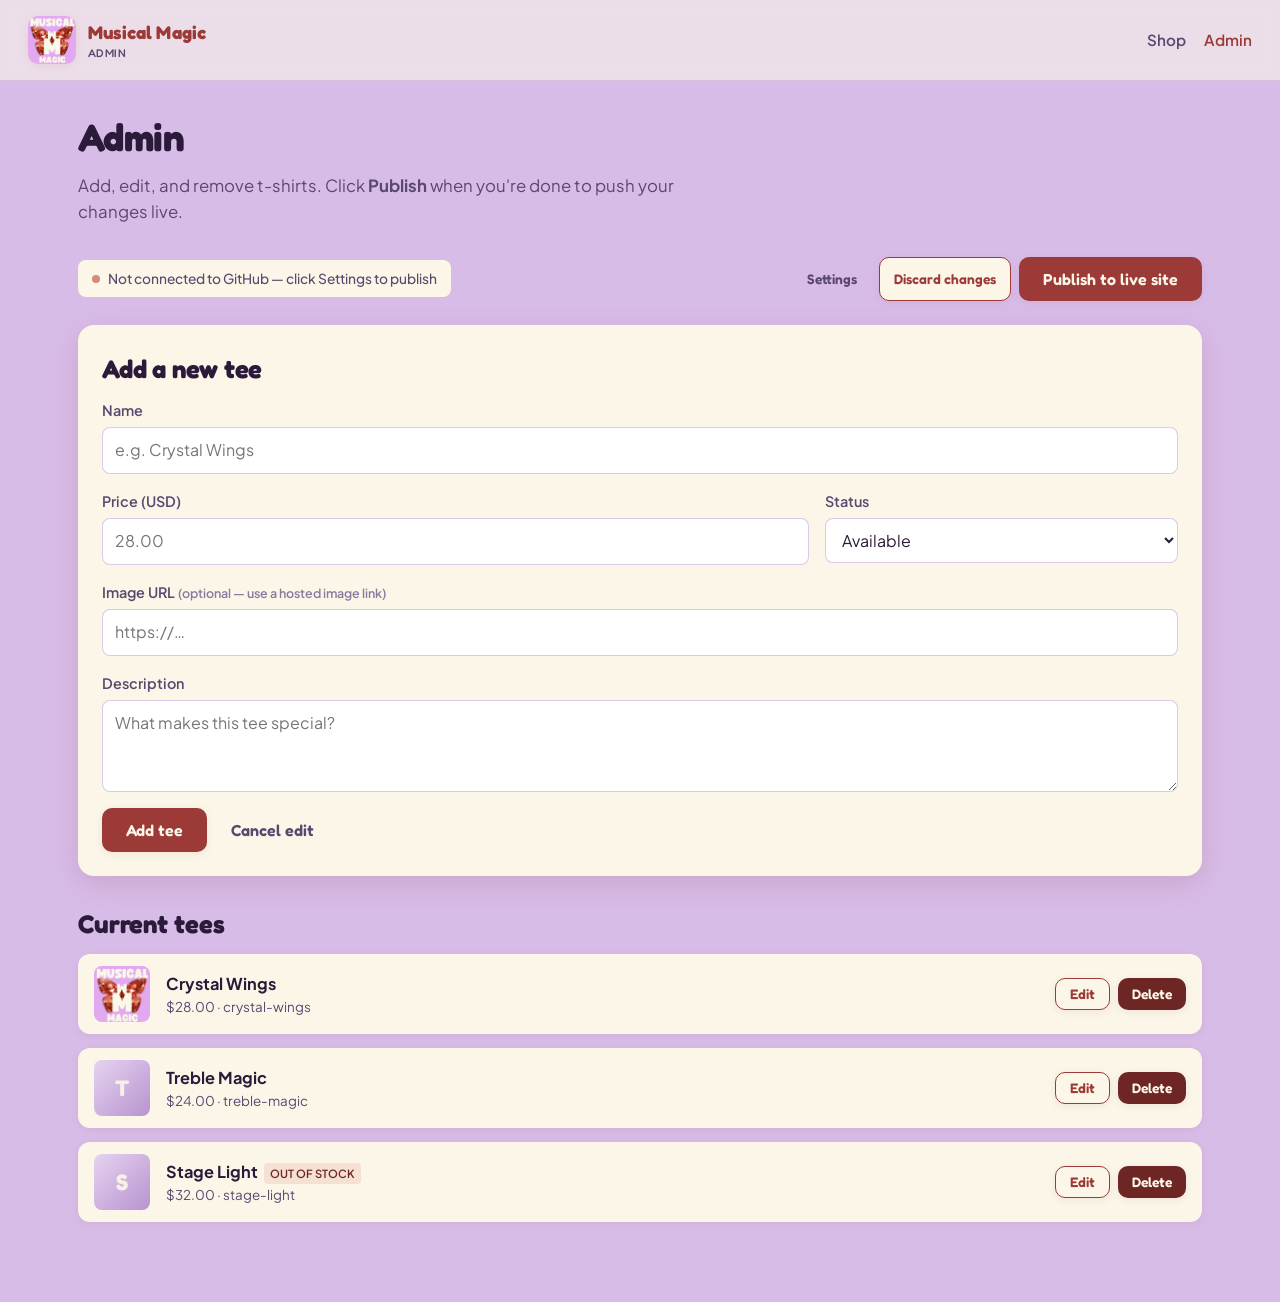
==== admin.html @ bafbcc4f "Initial commit: Musical Magic t-shirt shop - index.html: homepage grid loading from tshirts.json - p" ====
<!doctype html>
<html lang="en">
<head>
  <meta charset="utf-8">
  <meta name="viewport" content="width=device-width, initial-scale=1">
  <meta name="robots" content="noindex, nofollow">
  <title>Admin — Musical Magic</title>
  <link rel="icon" href="logo.jpg">
  <link rel="stylesheet" href="style.css">
</head>
<body>
  <header class="topbar">
    <a class="brand" href="index.html">
      <img src="logo.jpg" alt="Musical Magic logo">
      <div class="brand-name">Musical Magic<small>admin</small></div>
    </a>
    <nav class="nav">
      <a href="index.html">Shop</a>
      <a href="admin.html" class="active">Admin</a>
    </nav>
  </header>

  <main class="page">
    <h1>Admin</h1>
    <p class="lead">Add, edit, and remove t-shirts. Click <strong>Publish</strong> when you're done to push your changes live.</p>

    <div class="admin-bar">
      <div id="status" class="admin-status"><span class="dot warn"></span> Loading…</div>
      <div style="display:flex;gap:8px;flex-wrap:wrap">
        <button class="btn-ghost btn btn-sm" id="setupBtn" type="button">Settings</button>
        <button class="btn btn-secondary btn-sm" id="discardBtn" type="button" hidden>Discard changes</button>
        <button class="btn" id="publishBtn" type="button" disabled>Publish to live site</button>
      </div>
    </div>

    <section class="editor">
      <h2 id="formTitle">Add a new tee</h2>
      <form id="form" autocomplete="off" novalidate>
        <input type="hidden" id="editingId" value="">
        <div class="field">
          <label for="f-name">Name</label>
          <input type="text" id="f-name" required maxlength="80" placeholder="e.g. Crystal Wings">
        </div>
        <div class="field-row">
          <div class="field">
            <label for="f-price">Price (USD)</label>
            <input type="number" id="f-price" required min="0" step="0.01" placeholder="28.00">
          </div>
          <div class="field">
            <label for="f-available">Status</label>
            <select id="f-available">
              <option value="true">Available</option>
              <option value="false">Out of stock</option>
            </select>
          </div>
        </div>
        <div class="field">
          <label for="f-image">Image URL <small>(optional — use a hosted image link)</small></label>
          <input type="url" id="f-image" placeholder="https://…">
        </div>
        <div class="field">
          <label for="f-description">Description</label>
          <textarea id="f-description" maxlength="800" placeholder="What makes this tee special?"></textarea>
        </div>
        <div style="display:flex;gap:10px;flex-wrap:wrap">
          <button class="btn" id="saveBtn" type="submit">Add tee</button>
          <button class="btn btn-ghost" id="cancelBtn" type="button" hidden>Cancel edit</button>
        </div>
      </form>
    </section>

    <h2>Current tees</h2>
    <div id="tshirtList" class="tshirt-list"></div>
    <div id="listEmpty" class="empty" hidden>No tees yet. Add your first one above.</div>
  </main>

  <!-- Setup / GitHub token modal -->
  <div class="modal-mask" id="setupModal" hidden>
    <div class="modal">
      <h2>Connect to GitHub</h2>
      <p>To publish your changes to the live shop, you need a GitHub <strong>Personal Access Token</strong>. It's stored only in this browser.</p>
      <ol style="color:var(--ink-soft);font-size:0.94rem;padding-left:18px;line-height:1.7">
        <li>Open <a id="patLink" target="_blank" rel="noopener">github.com/settings/personal-access-tokens/new</a> in a new tab.</li>
        <li>Token name: anything (e.g. <em>Musical Magic admin</em>). Expiration: up to a year.</li>
        <li>Repository access: <strong>Only select repositories</strong> → choose <code id="repoSlug">richmondbot2000-prog/TShirts</code>.</li>
        <li>Repository permissions → <strong>Contents</strong>: <strong>Read and write</strong>.</li>
        <li>Click <strong>Generate token</strong>. Copy the token and paste below.</li>
      </ol>
      <form id="patForm">
        <div class="field">
          <label for="patInput">Personal Access Token</label>
          <input type="password" id="patInput" autocomplete="off" placeholder="github_pat_…">
          <small>Stored in this browser only. Use "Forget token" to remove it.</small>
        </div>
        <div class="field">
          <label for="ownerInput">Repo owner</label>
          <input type="text" id="ownerInput" value="richmondbot2000-prog">
        </div>
        <div class="field">
          <label for="repoInput">Repo name</label>
          <input type="text" id="repoInput" value="TShirts">
        </div>
        <div style="display:flex;gap:10px;flex-wrap:wrap">
          <button class="btn" type="submit">Save token</button>
          <button class="btn btn-ghost" id="forgetBtn" type="button">Forget token</button>
          <button class="btn btn-ghost" id="closeSetupBtn" type="button">Close</button>
        </div>
      </form>
    </div>
  </div>

  <div class="toast" id="toast"></div>

  <script>
    /* Musical Magic admin
       ──────────────────
       Local-first editor: every change is held in localStorage so the user
       can iterate without round-trips. "Publish" pushes the working state
       to GitHub (PUT /repos/:owner/:repo/contents/tshirts.json with the
       blob's current sha) which triggers a Pages rebuild ~30s later. */

    const LS_DRAFT = "mm_draft_v1";
    const LS_REMOTE = "mm_last_published_v1";
    const LS_PAT = "mm_pat_v1";
    const LS_REPO = "mm_repo_v1";

    const $ = id => document.getElementById(id);

    let state = { tshirts: [] };
    let lastPublished = null;       // string of last-known JSON content
    let remoteSha = null;            // sha of tshirts.json on GitHub
    let dirty = false;
    let editingId = null;

    /* ── boot ─────────────────────────────────────────────────────────── */

    init();

    async function init() {
      restoreRepoConfig();

      // Load draft (if any) or latest published JSON
      const draft = localStorage.getItem(LS_DRAFT);
      if (draft) {
        try { state = JSON.parse(draft); dirty = true; }
        catch { state = { tshirts: [] }; }
      } else {
        await loadFromFile();
      }

      // Always also fetch the live tshirts.json so we know what's published
      // and have the sha for PUTs.
      await refreshRemote();

      render();
      updateStatus();
      updatePublishButton();
      bindEvents();
    }

    function restoreRepoConfig() {
      const cfg = JSON.parse(localStorage.getItem(LS_REPO) || "{}");
      $("ownerInput").value = cfg.owner || "richmondbot2000-prog";
      $("repoInput").value  = cfg.repo  || "TShirts";
      $("repoSlug").textContent = `${$("ownerInput").value}/${$("repoInput").value}`;
      $("patLink").href = "https://github.com/settings/personal-access-tokens/new";
      const pat = localStorage.getItem(LS_PAT);
      if (pat) $("patInput").value = pat;
    }

    async function loadFromFile() {
      try {
        const r = await fetch("tshirts.json", { cache: "no-store" });
        const data = await r.json();
        state = { tshirts: data.tshirts || [] };
      } catch {
        state = { tshirts: [] };
      }
    }

    async function refreshRemote() {
      const cfg = repoCfg();
      if (!cfg.pat || !cfg.owner || !cfg.repo) return;
      try {
        const r = await fetch(
          `https://api.github.com/repos/${cfg.owner}/${cfg.repo}/contents/tshirts.json`,
          { headers: ghHeaders(cfg) }
        );
        if (!r.ok) return;
        const data = await r.json();
        remoteSha = data.sha;
        lastPublished = atob((data.content || "").replace(/\s/g, ""));
        localStorage.setItem(LS_REMOTE, lastPublished);
      } catch {}
    }

    function repoCfg() {
      return {
        pat:   localStorage.getItem(LS_PAT) || "",
        owner: ($("ownerInput").value || "").trim(),
        repo:  ($("repoInput").value  || "").trim(),
      };
    }

    function ghHeaders(cfg) {
      return {
        "Authorization": `Bearer ${cfg.pat}`,
        "Accept": "application/vnd.github+json",
        "X-GitHub-Api-Version": "2022-11-28",
      };
    }

    /* ── render ────────────────────────────────────────────────────────── */

    function render() {
      const list = $("tshirtList");
      const empty = $("listEmpty");
      const items = state.tshirts || [];

      if (items.length === 0) {
        list.innerHTML = "";
        empty.hidden = false;
        return;
      }
      empty.hidden = true;
      list.innerHTML = items.map(t => {
        const initial = escapeHtml((t.name || "?").charAt(0).toUpperCase());
        const thumb = t.image
          ? `<img src="${escapeHtml(t.image)}" alt="" onerror="this.style.display='none';this.nextElementSibling.style.display='flex';">`
          + `<div class="placeholder" style="display:none">${initial}</div>`
          : `<div class="placeholder">${initial}</div>`;
        const badge = t.available
          ? "" : '<span class="badge">Out of stock</span>';
        return `
          <div class="tshirt-row" data-id="${escapeHtml(t.id)}">
            <div class="thumb">${thumb}</div>
            <div class="meta">
              <strong>${escapeHtml(t.name || "")}${badge}</strong>
              <div class="sub">$${formatPrice(t.price)} · ${escapeHtml(t.id)}</div>
            </div>
            <div class="actions">
              <button class="btn btn-secondary btn-sm" data-action="edit" data-id="${escapeHtml(t.id)}">Edit</button>
              <button class="btn btn-danger btn-sm" data-action="delete" data-id="${escapeHtml(t.id)}">Delete</button>
            </div>
          </div>
        `;
      }).join("");
    }

    function updateStatus() {
      const dot = !repoCfg().pat ? "warn" : (dirty ? "dirty" : "ok");
      const text = !repoCfg().pat
        ? "Not connected to GitHub — click Settings to publish"
        : dirty
          ? "Unpublished changes"
          : "Published — live site is up to date";
      $("status").innerHTML = `<span class="dot ${dot}"></span> ${escapeHtml(text)}`;
      $("discardBtn").hidden = !dirty;
    }

    function updatePublishButton() {
      $("publishBtn").disabled = !dirty || !repoCfg().pat;
    }

    /* ── form ──────────────────────────────────────────────────────────── */

    function bindEvents() {
      $("form").addEventListener("submit", onSubmit);
      $("cancelBtn").addEventListener("click", resetForm);
      $("discardBtn").addEventListener("click", discardChanges);
      $("publishBtn").addEventListener("click", publish);
      $("setupBtn").addEventListener("click", () => $("setupModal").hidden = false);
      $("closeSetupBtn").addEventListener("click", () => $("setupModal").hidden = true);
      $("forgetBtn").addEventListener("click", () => {
        localStorage.removeItem(LS_PAT);
        $("patInput").value = "";
        toast("Token removed from this browser");
        updateStatus();
        updatePublishButton();
      });
      $("patForm").addEventListener("submit", e => {
        e.preventDefault();
        const pat = $("patInput").value.trim();
        if (pat) localStorage.setItem(LS_PAT, pat);
        localStorage.setItem(LS_REPO, JSON.stringify({
          owner: $("ownerInput").value.trim(),
          repo: $("repoInput").value.trim(),
        }));
        $("repoSlug").textContent = `${$("ownerInput").value.trim()}/${$("repoInput").value.trim()}`;
        $("setupModal").hidden = true;
        refreshRemote().then(() => { updateStatus(); updatePublishButton(); });
        toast("Settings saved");
      });
      $("tshirtList").addEventListener("click", e => {
        const btn = e.target.closest("button[data-action]");
        if (!btn) return;
        const id = btn.dataset.id;
        if (btn.dataset.action === "edit")   return startEdit(id);
        if (btn.dataset.action === "delete") return deleteItem(id);
      });
    }

    function onSubmit(e) {
      e.preventDefault();
      const name = $("f-name").value.trim();
      const price = parseFloat($("f-price").value);
      const description = $("f-description").value.trim();
      const image = $("f-image").value.trim();
      const available = $("f-available").value === "true";

      if (!name || !isFinite(price) || price < 0) {
        toast("Name and price are required", "error");
        return;
      }

      if (editingId) {
        const i = state.tshirts.findIndex(t => t.id === editingId);
        if (i >= 0) {
          state.tshirts[i] = { ...state.tshirts[i], name, price, description, image, available };
        }
        toast("Tee updated");
      } else {
        const id = makeId(name, state.tshirts);
        state.tshirts.unshift({ id, name, price, description, image, available });
        toast("Tee added");
      }

      resetForm();
      markDirty();
      render();
    }

    function startEdit(id) {
      const t = state.tshirts.find(x => x.id === id);
      if (!t) return;
      editingId = id;
      $("editingId").value = id;
      $("formTitle").textContent = `Edit "${t.name}"`;
      $("f-name").value = t.name || "";
      $("f-price").value = t.price ?? "";
      $("f-description").value = t.description || "";
      $("f-image").value = t.image || "";
      $("f-available").value = t.available === false ? "false" : "true";
      $("saveBtn").textContent = "Save changes";
      $("cancelBtn").hidden = false;
      window.scrollTo({ top: 0, behavior: "smooth" });
    }

    function resetForm() {
      editingId = null;
      $("editingId").value = "";
      $("formTitle").textContent = "Add a new tee";
      $("form").reset();
      $("f-available").value = "true";
      $("saveBtn").textContent = "Add tee";
      $("cancelBtn").hidden = true;
    }

    function deleteItem(id) {
      const t = state.tshirts.find(x => x.id === id);
      if (!t) return;
      if (!confirm(`Delete "${t.name}"? This can't be undone after publishing.`)) return;
      state.tshirts = state.tshirts.filter(x => x.id !== id);
      markDirty();
      render();
      toast("Tee removed");
    }

    function discardChanges() {
      if (!confirm("Discard all unpublished changes?")) return;
      localStorage.removeItem(LS_DRAFT);
      dirty = false;
      loadFromFile().then(() => {
        render();
        updateStatus();
        updatePublishButton();
        toast("Changes discarded");
      });
    }

    function markDirty() {
      dirty = true;
      localStorage.setItem(LS_DRAFT, JSON.stringify(state));
      updateStatus();
      updatePublishButton();
    }

    /* ── publish ────────────────────────────────────────────────────────── */

    async function publish() {
      const cfg = repoCfg();
      if (!cfg.pat) { $("setupModal").hidden = false; return; }
      const btn = $("publishBtn");
      btn.disabled = true;
      btn.textContent = "Publishing…";

      const content = JSON.stringify({ tshirts: state.tshirts }, null, 2) + "\n";

      try {
        // Ensure we have a fresh sha before PUT
        await refreshRemote();
        const body = {
          message: "Update tshirts.json from admin",
          content: btoa(unescape(encodeURIComponent(content))),
          ...(remoteSha ? { sha: remoteSha } : {}),
        };
        const r = await fetch(
          `https://api.github.com/repos/${cfg.owner}/${cfg.repo}/contents/tshirts.json`,
          { method: "PUT", headers: ghHeaders(cfg), body: JSON.stringify(body) }
        );
        if (!r.ok) {
          const err = await r.json().catch(() => ({}));
          throw new Error(err.message || `HTTP ${r.status}`);
        }
        const data = await r.json();
        remoteSha = data.content && data.content.sha;
        lastPublished = content;
        localStorage.removeItem(LS_DRAFT);
        localStorage.setItem(LS_REMOTE, content);
        dirty = false;
        updateStatus();
        toast("Published! Live site updates in ~30 seconds.", "success");
      } catch (e) {
        toast("Publish failed: " + e.message, "error");
      } finally {
        btn.textContent = "Publish to live site";
        updatePublishButton();
      }
    }

    /* ── helpers ────────────────────────────────────────────────────────── */

    function makeId(name, existing) {
      const base = (name || "tee").toLowerCase().replace(/[^a-z0-9]+/g, "-").replace(/^-+|-+$/g, "") || "tee";
      let id = base;
      let n = 2;
      const ids = new Set(existing.map(t => t.id));
      while (ids.has(id)) { id = `${base}-${n++}`; }
      return id;
    }

    function formatPrice(p) {
      const n = Number(p);
      return isFinite(n) ? n.toFixed(2) : "—";
    }

    function escapeHtml(s) {
      return String(s).replace(/[&<>"']/g, c => ({
        "&": "&amp;", "<": "&lt;", ">": "&gt;", '"': "&quot;", "'": "&#39;"
      })[c]);
    }

    let toastT;
    function toast(msg, kind = "") {
      const t = $("toast");
      t.textContent = msg;
      t.className = "toast show " + kind;
      clearTimeout(toastT);
      toastT = setTimeout(() => { t.className = "toast " + kind; }, 2400);
    }
  </script>
</body>
</html>
---- style.css ----
/* Musical Magic — palette + base styles
   Logo cues: soft lavender background, crystalline garnet butterfly,
   thick cream wordmark. Body uses Plus Jakarta Sans (clean, friendly);
   display headlines use Fredoka (rounded, chunky to echo the wordmark). */
@import url('https://fonts.googleapis.com/css2?family=Fredoka:wght@500;600;700&family=Plus+Jakarta+Sans:wght@400;500;600;700&display=swap');

:root {
  --lav-bg: #d8bce8;
  --lav-soft: #e6d3f0;
  --lav-deep: #b893cf;
  --cream: #fbf6e8;
  --cream-soft: #f5edd6;
  --garnet: #9c3a37;
  --garnet-deep: #6e2624;
  --rose: #d68a7a;
  --ink: #2b1a3a;
  --ink-soft: #5a4870;
  --muted: #897ba0;
  --shadow-soft: 0 2px 8px rgba(110, 38, 36, 0.08);
  --shadow-card: 0 8px 28px rgba(110, 38, 36, 0.14);
  --shadow-glow: 0 12px 40px rgba(156, 58, 55, 0.18);
}

* { box-sizing: border-box; }

html, body {
  margin: 0; padding: 0;
  font-family: 'Plus Jakarta Sans', system-ui, -apple-system, sans-serif;
  color: var(--ink);
  background: var(--lav-bg);
  line-height: 1.55;
}

a { color: var(--garnet); text-decoration: none; }
a:hover { color: var(--garnet-deep); text-decoration: underline; }

img { max-width: 100%; display: block; }

h1, h2, h3 {
  font-family: 'Fredoka', sans-serif;
  font-weight: 700;
  letter-spacing: -0.005em;
  margin: 0 0 0.4em;
  color: var(--ink);
}

h1 { font-size: 2.4rem; line-height: 1.05; }
h2 { font-size: 1.6rem; }
h3 { font-size: 1.2rem; }

/* TOPBAR */
.topbar {
  display: flex;
  align-items: center;
  justify-content: space-between;
  padding: 16px 28px;
  background: rgba(251, 246, 232, 0.6);
  backdrop-filter: blur(10px);
  -webkit-backdrop-filter: blur(10px);
  border-bottom: 1px solid rgba(184, 147, 207, 0.4);
  position: sticky;
  top: 0;
  z-index: 50;
}
.brand {
  display: flex;
  align-items: center;
  gap: 12px;
}
.brand img {
  width: 48px; height: 48px;
  border-radius: 10px;
  object-fit: cover;
  box-shadow: var(--shadow-soft);
}
.brand-name {
  font-family: 'Fredoka', sans-serif;
  font-weight: 700;
  font-size: 1.15rem;
  color: var(--garnet);
  letter-spacing: 0.01em;
}
.brand-name small {
  display: block;
  font-size: 0.7rem;
  color: var(--ink-soft);
  font-weight: 500;
  letter-spacing: 0.04em;
  text-transform: uppercase;
  margin-top: -2px;
}
.nav { display: flex; gap: 18px; align-items: center; }
.nav a {
  font-weight: 600;
  font-size: 0.95rem;
  color: var(--ink-soft);
}
.nav a.active, .nav a:hover { color: var(--garnet); text-decoration: none; }

/* PAGE LAYOUT */
.page {
  max-width: 1180px;
  margin: 0 auto;
  padding: 36px 28px 80px;
}
.lead {
  font-size: 1.05rem;
  color: var(--ink-soft);
  max-width: 620px;
  margin: 0 0 32px;
}

/* HERO (homepage) */
.hero {
  position: relative;
  text-align: center;
  padding: 48px 24px 56px;
  margin-bottom: 32px;
}
.hero-logo {
  width: 180px;
  height: 180px;
  margin: 0 auto 16px;
  border-radius: 24px;
  box-shadow: var(--shadow-glow);
  object-fit: cover;
}
.hero h1 {
  font-size: 2.8rem;
  background: linear-gradient(135deg, var(--garnet) 0%, var(--rose) 100%);
  -webkit-background-clip: text;
  background-clip: text;
  -webkit-text-fill-color: transparent;
  margin-bottom: 0.2em;
}
.hero .lead {
  margin: 0 auto;
  font-size: 1.1rem;
}

/* PRODUCT GRID */
.grid {
  display: grid;
  grid-template-columns: repeat(auto-fill, minmax(260px, 1fr));
  gap: 24px;
}
.card {
  background: var(--cream);
  border-radius: 16px;
  padding: 16px;
  box-shadow: var(--shadow-card);
  transition: transform 0.2s, box-shadow 0.2s;
  cursor: pointer;
  display: flex;
  flex-direction: column;
}
.card:hover {
  transform: translateY(-4px);
  box-shadow: var(--shadow-glow);
}
.card-image {
  aspect-ratio: 1;
  border-radius: 12px;
  background: linear-gradient(135deg, var(--lav-soft) 0%, var(--lav-deep) 100%);
  margin-bottom: 14px;
  overflow: hidden;
  display: flex;
  align-items: center;
  justify-content: center;
  position: relative;
}
.card-image img {
  width: 100%;
  height: 100%;
  object-fit: cover;
}
.card-image .placeholder {
  font-family: 'Fredoka', sans-serif;
  font-size: 3rem;
  font-weight: 700;
  color: rgba(251, 246, 232, 0.85);
  letter-spacing: 0.02em;
}
.card-name {
  font-family: 'Fredoka', sans-serif;
  font-weight: 700;
  font-size: 1.1rem;
  margin: 0 0 4px;
  color: var(--ink);
}
.card-price {
  font-weight: 600;
  font-size: 1rem;
  color: var(--garnet);
}
.card-unavailable {
  display: inline-block;
  margin-top: 6px;
  background: rgba(110, 38, 36, 0.08);
  color: var(--garnet-deep);
  font-size: 0.72rem;
  font-weight: 600;
  text-transform: uppercase;
  letter-spacing: 0.06em;
  padding: 3px 8px;
  border-radius: 6px;
}

/* PRODUCT DETAIL */
.product {
  display: grid;
  grid-template-columns: minmax(0, 1fr) minmax(0, 1fr);
  gap: 48px;
  align-items: start;
}
.product-image {
  aspect-ratio: 1;
  border-radius: 20px;
  background: linear-gradient(135deg, var(--lav-soft) 0%, var(--lav-deep) 100%);
  overflow: hidden;
  box-shadow: var(--shadow-card);
  display: flex;
  align-items: center;
  justify-content: center;
}
.product-image img {
  width: 100%;
  height: 100%;
  object-fit: cover;
}
.product-image .placeholder {
  font-family: 'Fredoka', sans-serif;
  font-size: 7rem;
  font-weight: 700;
  color: rgba(251, 246, 232, 0.85);
}
.product-info h1 { font-size: 2.4rem; margin-bottom: 0.1em; }
.product-price {
  font-family: 'Fredoka', sans-serif;
  font-size: 1.8rem;
  font-weight: 600;
  color: var(--garnet);
  margin: 12px 0 24px;
}
.product-description {
  font-size: 1.02rem;
  line-height: 1.7;
  color: var(--ink-soft);
  margin-bottom: 24px;
}
.btn {
  display: inline-flex;
  align-items: center;
  gap: 8px;
  font-family: 'Fredoka', sans-serif;
  font-weight: 600;
  font-size: 1rem;
  padding: 12px 24px;
  border: none;
  border-radius: 10px;
  cursor: pointer;
  background: var(--garnet);
  color: var(--cream);
  text-decoration: none;
  transition: background 0.15s, transform 0.15s, box-shadow 0.15s;
  box-shadow: var(--shadow-soft);
}
.btn:hover {
  background: var(--garnet-deep);
  transform: translateY(-1px);
  text-decoration: none;
  color: var(--cream);
  box-shadow: var(--shadow-card);
}
.btn-secondary {
  background: var(--cream);
  color: var(--garnet);
  border: 1.5px solid var(--garnet);
}
.btn-secondary:hover { background: var(--cream-soft); color: var(--garnet-deep); }
.btn-ghost {
  background: transparent;
  color: var(--ink-soft);
  box-shadow: none;
  padding: 10px 14px;
}
.btn-ghost:hover { background: rgba(255,255,255,0.5); color: var(--garnet); transform: none; }
.btn-danger { background: var(--garnet-deep); }
.btn-danger:hover { background: #4a1816; }
.btn-sm { font-size: 0.86rem; padding: 7px 14px; }
.back-link {
  display: inline-flex;
  align-items: center;
  gap: 6px;
  font-weight: 600;
  font-size: 0.92rem;
  color: var(--ink-soft);
  margin-bottom: 18px;
}

/* ADMIN */
.admin-bar {
  display: flex;
  justify-content: space-between;
  align-items: center;
  margin-bottom: 24px;
  flex-wrap: wrap;
  gap: 12px;
}
.admin-status {
  font-size: 0.86rem;
  color: var(--ink-soft);
  background: var(--cream);
  padding: 8px 14px;
  border-radius: 8px;
  font-weight: 500;
}
.admin-status .dot {
  display: inline-block;
  width: 8px; height: 8px;
  border-radius: 50%;
  margin-right: 6px;
  vertical-align: 1px;
}
.admin-status .dot.ok    { background: #2ea96f; }
.admin-status .dot.warn  { background: #d68a7a; }
.admin-status .dot.dirty { background: var(--garnet); }

.editor {
  background: var(--cream);
  border-radius: 16px;
  padding: 24px;
  box-shadow: var(--shadow-card);
  margin-bottom: 28px;
}
.editor h2 { margin-top: 0; }

.field {
  display: flex;
  flex-direction: column;
  gap: 6px;
  margin-bottom: 16px;
}
.field label {
  font-weight: 600;
  font-size: 0.9rem;
  color: var(--ink-soft);
}
.field small {
  font-size: 0.78rem;
  color: var(--muted);
}
.field input[type="text"],
.field input[type="number"],
.field input[type="url"],
.field input[type="password"],
.field textarea,
.field select {
  font: inherit;
  padding: 10px 12px;
  border: 1.5px solid rgba(184, 147, 207, 0.5);
  border-radius: 8px;
  background: white;
  color: var(--ink);
}
.field textarea { min-height: 92px; resize: vertical; }
.field input:focus, .field textarea:focus, .field select:focus {
  outline: none;
  border-color: var(--garnet);
  box-shadow: 0 0 0 3px rgba(156, 58, 55, 0.12);
}

.field-row {
  display: grid;
  grid-template-columns: 2fr 1fr;
  gap: 16px;
}

.tshirt-list {
  display: grid;
  gap: 14px;
}
.tshirt-row {
  display: grid;
  grid-template-columns: 56px 1fr auto;
  gap: 16px;
  align-items: center;
  background: var(--cream);
  border-radius: 12px;
  padding: 12px 16px;
  box-shadow: var(--shadow-soft);
}
.tshirt-row .thumb {
  width: 56px; height: 56px;
  border-radius: 8px;
  background: linear-gradient(135deg, var(--lav-soft) 0%, var(--lav-deep) 100%);
  overflow: hidden;
  display: flex;
  align-items: center;
  justify-content: center;
}
.tshirt-row .thumb img { width: 100%; height: 100%; object-fit: cover; }
.tshirt-row .thumb .placeholder {
  font-family: 'Fredoka', sans-serif;
  font-size: 1.4rem;
  font-weight: 700;
  color: rgba(251, 246, 232, 0.9);
}
.tshirt-row .meta strong { display: block; font-size: 1.02rem; margin-bottom: 1px; }
.tshirt-row .meta .sub {
  font-size: 0.84rem;
  color: var(--ink-soft);
}
.tshirt-row .meta .badge {
  display: inline-block;
  margin-left: 6px;
  background: rgba(214, 138, 122, 0.2);
  color: var(--garnet-deep);
  font-size: 0.7rem;
  font-weight: 600;
  padding: 2px 6px;
  border-radius: 4px;
  text-transform: uppercase;
}
.tshirt-row .actions { display: flex; gap: 8px; }

/* MODAL */
.modal-mask {
  position: fixed;
  inset: 0;
  background: rgba(43, 26, 58, 0.55);
  display: flex;
  align-items: center;
  justify-content: center;
  padding: 20px;
  z-index: 100;
}
.modal-mask[hidden] { display: none; }
.modal {
  background: var(--cream);
  border-radius: 16px;
  padding: 28px;
  max-width: 520px;
  width: 100%;
  box-shadow: var(--shadow-glow);
}
.modal h2 { margin-top: 0; }
.modal p { color: var(--ink-soft); }

.empty {
  text-align: center;
  padding: 60px 24px;
  background: var(--cream);
  border-radius: 16px;
  color: var(--ink-soft);
}

.toast {
  position: fixed;
  bottom: 24px;
  left: 50%;
  transform: translateX(-50%);
  background: var(--ink);
  color: var(--cream);
  padding: 12px 20px;
  border-radius: 8px;
  font-weight: 500;
  font-size: 0.94rem;
  box-shadow: var(--shadow-card);
  z-index: 200;
  opacity: 0;
  transition: opacity 0.2s, transform 0.2s;
  pointer-events: none;
}
.toast.show {
  opacity: 1;
  transform: translateX(-50%) translateY(-4px);
}
.toast.error { background: var(--garnet-deep); }
.toast.success { background: #2ea96f; }

/* RESPONSIVE */
@media (max-width: 720px) {
  .product { grid-template-columns: 1fr; gap: 24px; }
  .field-row { grid-template-columns: 1fr; }
  .hero-logo { width: 140px; height: 140px; }
  .hero h1 { font-size: 2.1rem; }
  .topbar { padding: 14px 18px; }
  .page { padding: 24px 18px 60px; }
  h1 { font-size: 1.9rem; }
}
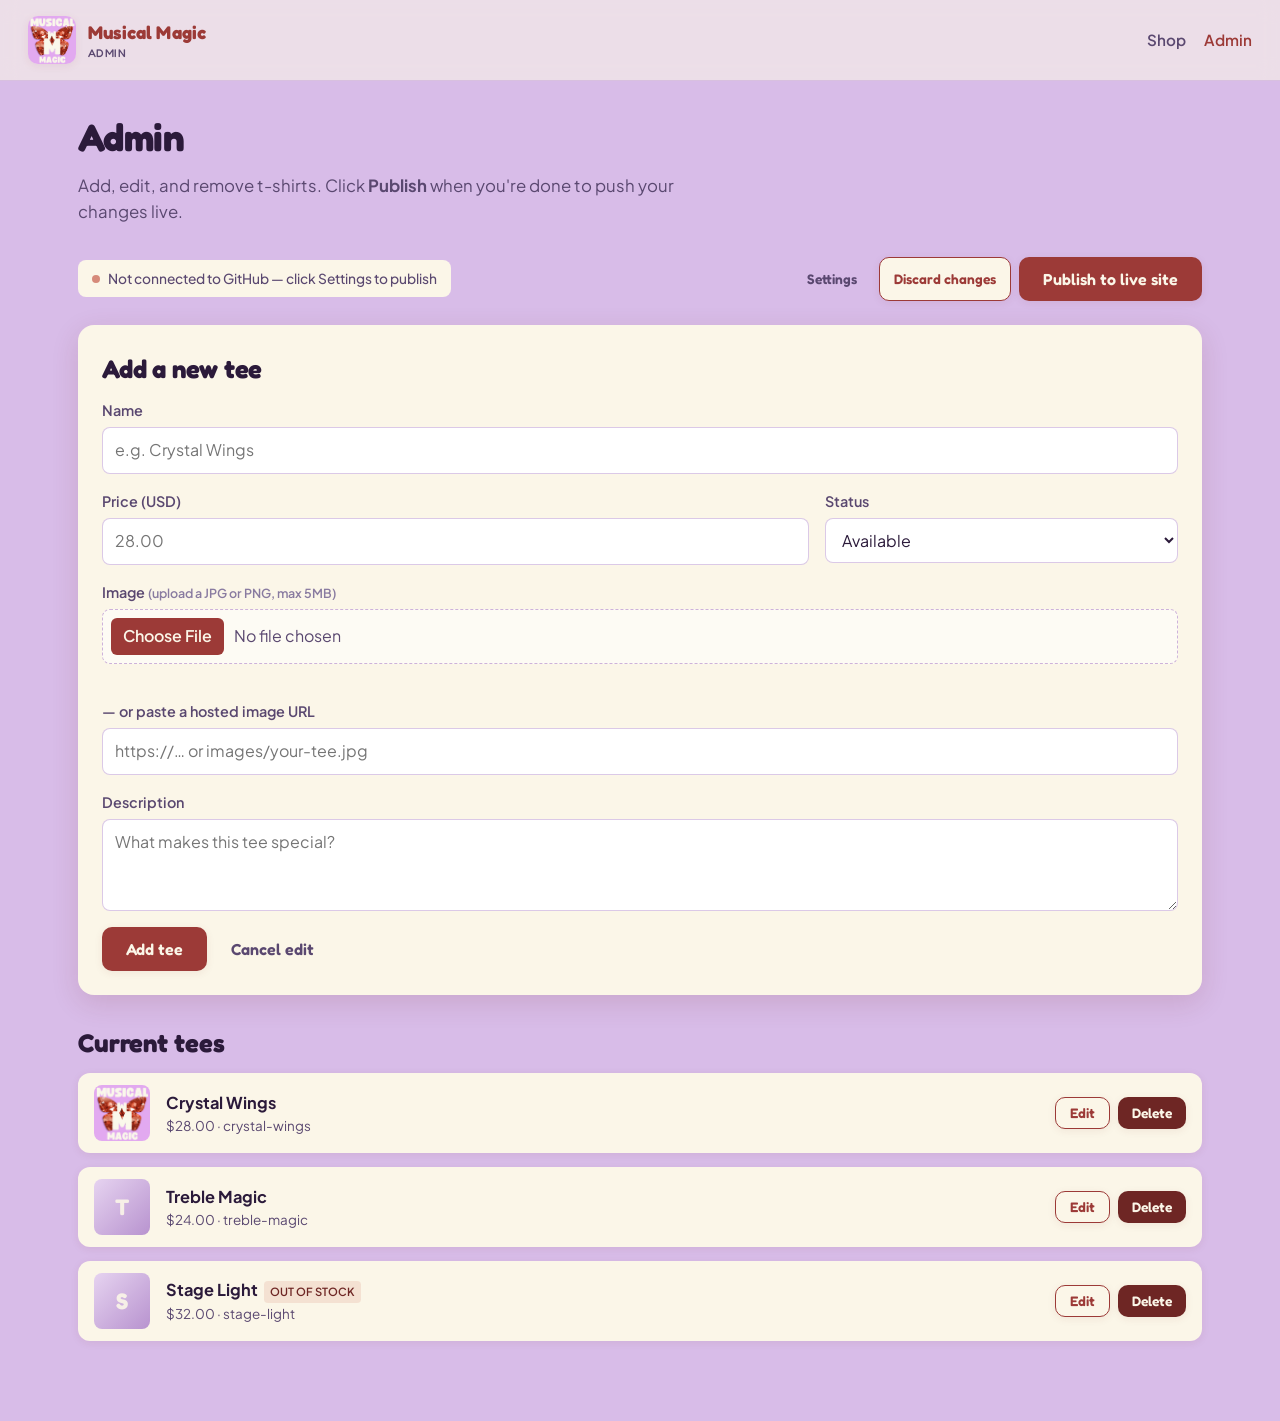
==== commit 119442aa: "Admin: image upload via GitHub Contents API Replaces the URL-only image input with a file picker tha" ====
--- a/admin.html
+++ b/admin.html
@@ -55,9 +55,15 @@
           </div>
         </div>
         <div class="field">
-          <label for="f-image">Image URL <small>(optional — use a hosted image link)</small></label>
-          <input type="url" id="f-image" placeholder="https://…">
-        </div>
+          <label for="f-image-file">Image <small>(upload a JPG or PNG, max 5MB)</small></label>
+          <input type="file" id="f-image-file" accept="image/*">
+          <small id="imageStatus" class="image-status"></small>
+        </div>
+        <div class="field">
+          <label for="f-image">— or paste a hosted image URL</label>
+          <input type="url" id="f-image" placeholder="https://… or images/your-tee.jpg">
+        </div>
+        <div id="imagePreview" class="image-preview" hidden></div>
         <div class="field">
           <label for="f-description">Description</label>
           <textarea id="f-description" maxlength="800" placeholder="What makes this tee special?"></textarea>
@@ -298,6 +304,8 @@
         if (btn.dataset.action === "edit")   return startEdit(id);
         if (btn.dataset.action === "delete") return deleteItem(id);
       });
+      $("f-image-file").addEventListener("change", onImageFileSelected);
+      $("f-image").addEventListener("input", updateImagePreview);
     }
 
     function onSubmit(e) {
@@ -343,6 +351,9 @@
       $("f-available").value = t.available === false ? "false" : "true";
       $("saveBtn").textContent = "Save changes";
       $("cancelBtn").hidden = false;
+      $("f-image-file").value = "";
+      $("imageStatus").textContent = "";
+      updateImagePreview();
       window.scrollTo({ top: 0, behavior: "smooth" });
     }
 
@@ -354,6 +365,8 @@
       $("f-available").value = "true";
       $("saveBtn").textContent = "Add tee";
       $("cancelBtn").hidden = true;
+      $("imageStatus").textContent = "";
+      updateImagePreview();
     }
 
     function deleteItem(id) {
@@ -428,6 +441,93 @@
       }
     }
 
+    /* ── image upload ───────────────────────────────────────────────────── */
+
+    async function onImageFileSelected(e) {
+      const file = e.target.files[0];
+      if (!file) return;
+      const cfg = repoCfg();
+      if (!cfg.pat) {
+        $("setupModal").hidden = false;
+        $("imageStatus").textContent = "Connect to GitHub first (Settings) to upload images.";
+        e.target.value = "";
+        return;
+      }
+      if (!file.type.startsWith("image/")) {
+        $("imageStatus").textContent = "That doesn't look like an image file.";
+        e.target.value = "";
+        return;
+      }
+      // GitHub Contents API tops out at ~100MB but we cap much smaller for site
+      // performance — the homepage grid loads every thumbnail eagerly.
+      if (file.size > 5 * 1024 * 1024) {
+        $("imageStatus").textContent = "Image is over 5MB — please compress it first.";
+        e.target.value = "";
+        return;
+      }
+
+      $("imageStatus").textContent = "Uploading…";
+      try {
+        const url = await uploadImage(file, cfg);
+        $("f-image").value = url;
+        $("imageStatus").textContent = `✓ Uploaded as ${url}`;
+        updateImagePreview();
+      } catch (err) {
+        $("imageStatus").textContent = "Upload failed: " + err.message;
+        toast("Upload failed: " + err.message, "error");
+      }
+    }
+
+    async function uploadImage(file, cfg) {
+      // Filename: <slug>-<timestamp>.<ext> so re-uploads cache-bust naturally
+      // and image filenames stay readable in the repo.
+      const ext = (file.name.split(".").pop() || "jpg")
+        .toLowerCase().replace(/[^a-z0-9]/g, "").slice(0, 5) || "jpg";
+      const slugSrc = $("f-name").value.trim() || file.name.replace(/\.[^.]+$/, "") || "tee";
+      const slug = slugSrc.toLowerCase()
+        .replace(/[^a-z0-9]+/g, "-").replace(/^-+|-+$/g, "") || "tee";
+      const filename = `images/${slug}-${Date.now()}.${ext}`;
+
+      const base64 = await fileToBase64(file);
+      const r = await fetch(
+        `https://api.github.com/repos/${cfg.owner}/${cfg.repo}/contents/${filename}`,
+        {
+          method: "PUT",
+          headers: ghHeaders(cfg),
+          body: JSON.stringify({
+            message: `Upload image ${filename}`,
+            content: base64,
+          }),
+        }
+      );
+      if (!r.ok) {
+        const err = await r.json().catch(() => ({}));
+        throw new Error(err.message || `HTTP ${r.status}`);
+      }
+      return filename;
+    }
+
+    function fileToBase64(file) {
+      return new Promise((resolve, reject) => {
+        const reader = new FileReader();
+        reader.onload = () => {
+          const result = reader.result || "";
+          const comma = result.indexOf(",");
+          resolve(comma >= 0 ? result.slice(comma + 1) : "");
+        };
+        reader.onerror = () => reject(reader.error || new Error("Read failed"));
+        reader.readAsDataURL(file);
+      });
+    }
+
+    function updateImagePreview() {
+      const url = ($("f-image").value || "").trim();
+      const preview = $("imagePreview");
+      if (!url) { preview.hidden = true; preview.innerHTML = ""; return; }
+      preview.hidden = false;
+      preview.innerHTML = `<img src="${escapeHtml(url)}" alt="preview" onerror="this.style.opacity='0.3'">`;
+    }
+
     /* ── helpers ────────────────────────────────────────────────────────── */
 
     function makeId(name, existing) {
--- a/style.css
+++ b/style.css
@@ -374,6 +374,48 @@
   display: grid;
   grid-template-columns: 2fr 1fr;
   gap: 16px;
+}
+
+.field input[type="file"] {
+  font: inherit;
+  padding: 8px;
+  border: 1.5px dashed rgba(184, 147, 207, 0.7);
+  border-radius: 8px;
+  background: rgba(255, 255, 255, 0.5);
+  color: var(--ink-soft);
+  cursor: pointer;
+}
+.field input[type="file"]::file-selector-button {
+  font: inherit;
+  font-weight: 600;
+  background: var(--garnet);
+  color: var(--cream);
+  border: none;
+  border-radius: 6px;
+  padding: 6px 12px;
+  margin-right: 10px;
+  cursor: pointer;
+}
+.field input[type="file"]::file-selector-button:hover { background: var(--garnet-deep); }
+
+.image-status {
+  min-height: 1.1em;
+  color: var(--ink-soft);
+}
+
+.image-preview {
+  margin: 4px 0 18px;
+  width: 160px;
+  height: 160px;
+  border-radius: 12px;
+  overflow: hidden;
+  background: linear-gradient(135deg, var(--lav-soft) 0%, var(--lav-deep) 100%);
+  box-shadow: var(--shadow-soft);
+}
+.image-preview img {
+  width: 100%; height: 100%;
+  object-fit: cover;
+  display: block;
 }
 
 .tshirt-list {
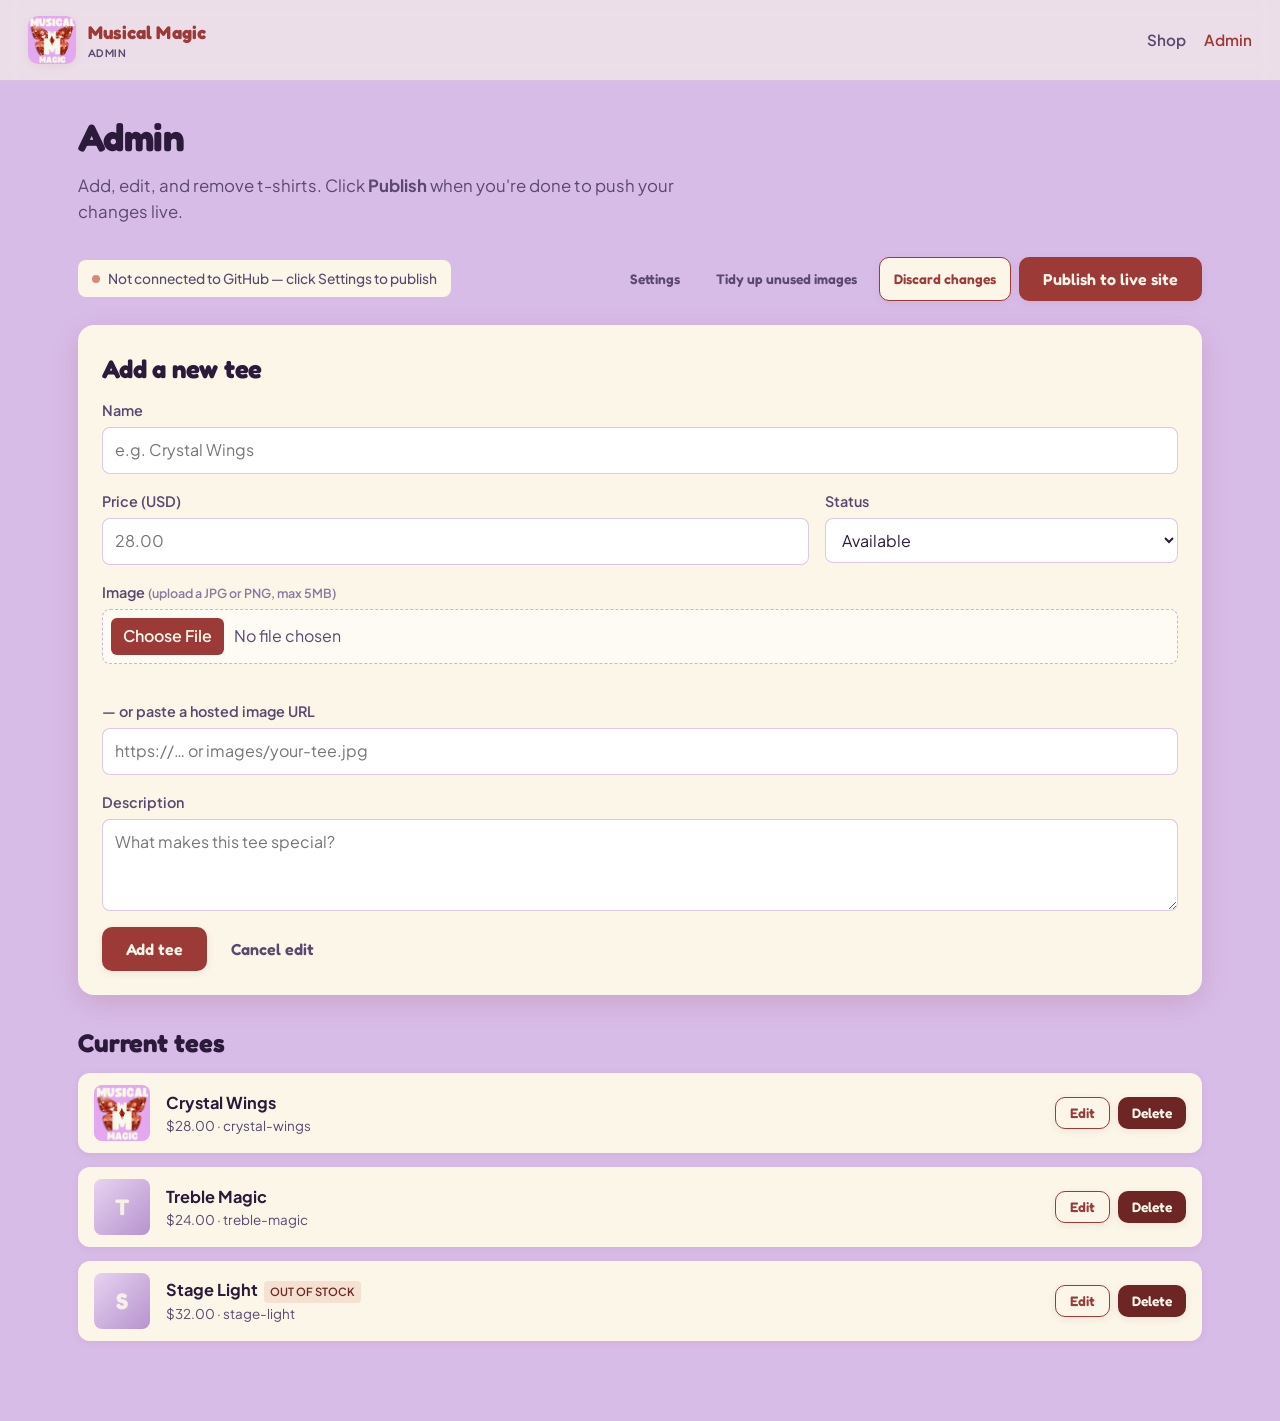
==== commit a42ec85a: "Admin: client-side image resize + tidy-up of unused images Resize-on-upload: - Phone-camera 8 MB JPE" ====
--- a/admin.html
+++ b/admin.html
@@ -28,6 +28,7 @@
       <div id="status" class="admin-status"><span class="dot warn"></span> Loading…</div>
       <div style="display:flex;gap:8px;flex-wrap:wrap">
         <button class="btn-ghost btn btn-sm" id="setupBtn" type="button">Settings</button>
+        <button class="btn-ghost btn btn-sm" id="cleanupBtn" type="button">Tidy up unused images</button>
         <button class="btn btn-secondary btn-sm" id="discardBtn" type="button" hidden>Discard changes</button>
         <button class="btn" id="publishBtn" type="button" disabled>Publish to live site</button>
       </div>
@@ -306,6 +307,7 @@
       });
       $("f-image-file").addEventListener("change", onImageFileSelected);
       $("f-image").addEventListener("input", updateImagePreview);
+      $("cleanupBtn").addEventListener("click", cleanupUnreferencedImages);
     }
 
     function onSubmit(e) {
@@ -441,7 +443,7 @@
       }
     }
 
-    /* ── image upload ───────────────────────────────────────────────────── */
+    /* ── image upload + resize ──────────────────────────────────────────── */
 
     async function onImageFileSelected(e) {
       const file = e.target.files[0];
@@ -458,19 +460,32 @@
         e.target.value = "";
         return;
       }
-      // GitHub Contents API tops out at ~100MB but we cap much smaller for site
-      // performance — the homepage grid loads every thumbnail eagerly.
-      if (file.size > 5 * 1024 * 1024) {
-        $("imageStatus").textContent = "Image is over 5MB — please compress it first.";
+      // 25MB sanity cap on input — covers any normal phone photo.
+      // We resize down to ≤1200px / JPEG-quality 0.85 below.
+      if (file.size > 25 * 1024 * 1024) {
+        $("imageStatus").textContent = "Image is over 25MB — please pick a smaller file.";
         e.target.value = "";
         return;
       }
 
-      $("imageStatus").textContent = "Uploading…";
+      $("imageStatus").textContent = "Processing…";
+      let working, ext, resizeNote = "";
       try {
-        const url = await uploadImage(file, cfg);
+        const result = await maybeResizeImage(file);
+        working = result.blob;
+        ext = result.ext;
+        resizeNote = result.note;
+      } catch (err) {
+        $("imageStatus").textContent = "Couldn't process image: " + err.message;
+        return;
+      }
+
+      $("imageStatus").textContent = "Uploading…" + (resizeNote ? " (" + resizeNote + ")" : "");
+      try {
+        const url = await uploadImage(working, ext, cfg);
         $("f-image").value = url;
-        $("imageStatus").textContent = `✓ Uploaded as ${url}`;
+        $("imageStatus").textContent =
+          `✓ Uploaded as ${url}` + (resizeNote ? " (" + resizeNote + ")" : "");
         updateImagePreview();
       } catch (err) {
         $("imageStatus").textContent = "Upload failed: " + err.message;
@@ -478,17 +493,66 @@
       }
     }
 
-    async function uploadImage(file, cfg) {
-      // Filename: <slug>-<timestamp>.<ext> so re-uploads cache-bust naturally
-      // and image filenames stay readable in the repo.
-      const ext = (file.name.split(".").pop() || "jpg")
+    /* Resize on the client BEFORE upload so phone-camera 8 MB JPEGs become
+       300–500 KB without the user having to think about it. Skip resize when
+       the image is already small AND modestly sized — no point re-encoding
+       an already-optimised asset. Returns { blob, ext, note }. */
+    async function maybeResizeImage(file) {
+      let img;
+      try { img = await loadImage(file); }
+      catch { return { blob: file, ext: extOf(file.name), note: "" }; }
+
+      const maxEdge = Math.max(img.naturalWidth, img.naturalHeight);
+      if (file.size <= 800 * 1024 && maxEdge <= 1600) {
+        return { blob: file, ext: extOf(file.name), note: "" };
+      }
+
+      const blob = await canvasResize(img, 1200, "image/jpeg", 0.85);
+      const before = (file.size / 1024).toFixed(0);
+      const after  = (blob.size / 1024).toFixed(0);
+      const note = `resized ${img.naturalWidth}×${img.naturalHeight} → max 1200px, ${before} KB → ${after} KB`;
+      return { blob, ext: "jpg", note };
+    }
+
+    function loadImage(blob) {
+      return new Promise((resolve, reject) => {
+        const url = URL.createObjectURL(blob);
+        const img = new Image();
+        img.onload  = () => { URL.revokeObjectURL(url); resolve(img); };
+        img.onerror = () => { URL.revokeObjectURL(url); reject(new Error("decode failed")); };
+        img.src = url;
+      });
+    }
+
+    function canvasResize(img, maxEdge, mime, quality) {
+      const scale = Math.min(1, maxEdge / Math.max(img.naturalWidth, img.naturalHeight));
+      const w = Math.round(img.naturalWidth  * scale);
+      const h = Math.round(img.naturalHeight * scale);
+      const canvas = document.createElement("canvas");
+      canvas.width = w; canvas.height = h;
+      const ctx = canvas.getContext("2d");
+      ctx.imageSmoothingEnabled = true;
+      ctx.imageSmoothingQuality = "high";
+      ctx.drawImage(img, 0, 0, w, h);
+      return new Promise((resolve, reject) => {
+        canvas.toBlob(b => b ? resolve(b) : reject(new Error("encoding failed")), mime, quality);
+      });
+    }
+
+    function extOf(filename) {
+      return ((filename || "").split(".").pop() || "jpg")
         .toLowerCase().replace(/[^a-z0-9]/g, "").slice(0, 5) || "jpg";
-      const slugSrc = $("f-name").value.trim() || file.name.replace(/\.[^.]+$/, "") || "tee";
+    }
+
+    async function uploadImage(blob, ext, cfg) {
+      // Filename: <slug>-<timestamp>.<ext> — readable in the repo + cache-busts
+      // when an image is replaced for the same tee.
+      const slugSrc = $("f-name").value.trim() || "tee";
       const slug = slugSrc.toLowerCase()
         .replace(/[^a-z0-9]+/g, "-").replace(/^-+|-+$/g, "") || "tee";
       const filename = `images/${slug}-${Date.now()}.${ext}`;
 
-      const base64 = await fileToBase64(file);
+      const base64 = await blobToBase64(blob);
       const r = await fetch(
         `https://api.github.com/repos/${cfg.owner}/${cfg.repo}/contents/${filename}`,
         {
@@ -507,7 +571,7 @@
       return filename;
     }
 
-    function fileToBase64(file) {
+    function blobToBase64(blob) {
       return new Promise((resolve, reject) => {
         const reader = new FileReader();
         reader.onload = () => {
@@ -516,7 +580,7 @@
           resolve(comma >= 0 ? result.slice(comma + 1) : "");
         };
         reader.onerror = () => reject(reader.error || new Error("Read failed"));
-        reader.readAsDataURL(file);
+        reader.readAsDataURL(blob);
       });
     }
 
@@ -526,6 +590,79 @@
       if (!url) { preview.hidden = true; preview.innerHTML = ""; return; }
       preview.hidden = false;
       preview.innerHTML = `<img src="${escapeHtml(url)}" alt="preview" onerror="this.style.opacity='0.3'">`;
+    }
+
+    /* ── cleanup: prune unused images in the repo ───────────────────────── */
+
+    async function cleanupUnreferencedImages() {
+      const cfg = repoCfg();
+      if (!cfg.pat) {
+        $("setupModal").hidden = false;
+        toast("Connect to GitHub first (Settings) to tidy up images.", "error");
+        return;
+      }
+
+      // "Referenced" = anything pointed at by a saved tee OR the in-progress
+      // form (so an image just uploaded for a tee being edited isn't deleted).
+      const referenced = new Set();
+      for (const t of state.tshirts) {
+        if (t.image) referenced.add(t.image);
+      }
+      const formImage = ($("f-image").value || "").trim();
+      if (formImage) referenced.add(formImage);
+
+      let images;
+      try {
+        images = await listImagesInRepo(cfg);
+      } catch (e) {
+        return toast("Couldn't list images: " + e.message, "error");
+      }
+
+      const orphans = images.filter(img => !referenced.has(img.path));
+      if (orphans.length === 0) {
+        return toast("Nothing to tidy up — every image is in use.", "success");
+      }
+
+      const namesPreview = orphans.slice(0, 10).map(o => "  • " + o.path).join("\n");
+      const more = orphans.length > 10 ? `\n  …and ${orphans.length - 10} more` : "";
+      const ok = confirm(
+        `Delete ${orphans.length} unused image(s) from the repo?\n\n${namesPreview}${more}\n\nThis cannot be undone.`
+      );
+      if (!ok) return;
+
+      let deleted = 0, failed = 0;
+      toast(`Deleting ${orphans.length} image(s)…`);
+      for (const img of orphans) {
+        try {
+          const r = await fetch(
+            `https://api.github.com/repos/${cfg.owner}/${cfg.repo}/contents/${img.path}`,
+            {
+              method: "DELETE",
+              headers: ghHeaders(cfg),
+              body: JSON.stringify({
+                message: `Cleanup unused image ${img.path}`,
+                sha: img.sha,
+              }),
+            }
+          );
+          if (r.ok) deleted++; else failed++;
+        } catch { failed++; }
+      }
+      const msg = `Deleted ${deleted} image(s)` + (failed ? `, ${failed} failed` : "") + ".";
+      toast(msg, failed ? "error" : "success");
+    }
+
+    async function listImagesInRepo(cfg) {
+      const r = await fetch(
+        `https://api.github.com/repos/${cfg.owner}/${cfg.repo}/contents/images`,
+        { headers: ghHeaders(cfg) }
+      );
+      if (r.status === 404) return [];   // no images/ folder yet — nothing to tidy
+      if (!r.ok) throw new Error(`HTTP ${r.status}`);
+      const data = await r.json();
+      return (Array.isArray(data) ? data : [])
+        .filter(f => f.type === "file")
+        .map(f => ({ name: f.name, path: f.path, sha: f.sha }));
     }
 
     /* ── helpers ────────────────────────────────────────────────────────── */
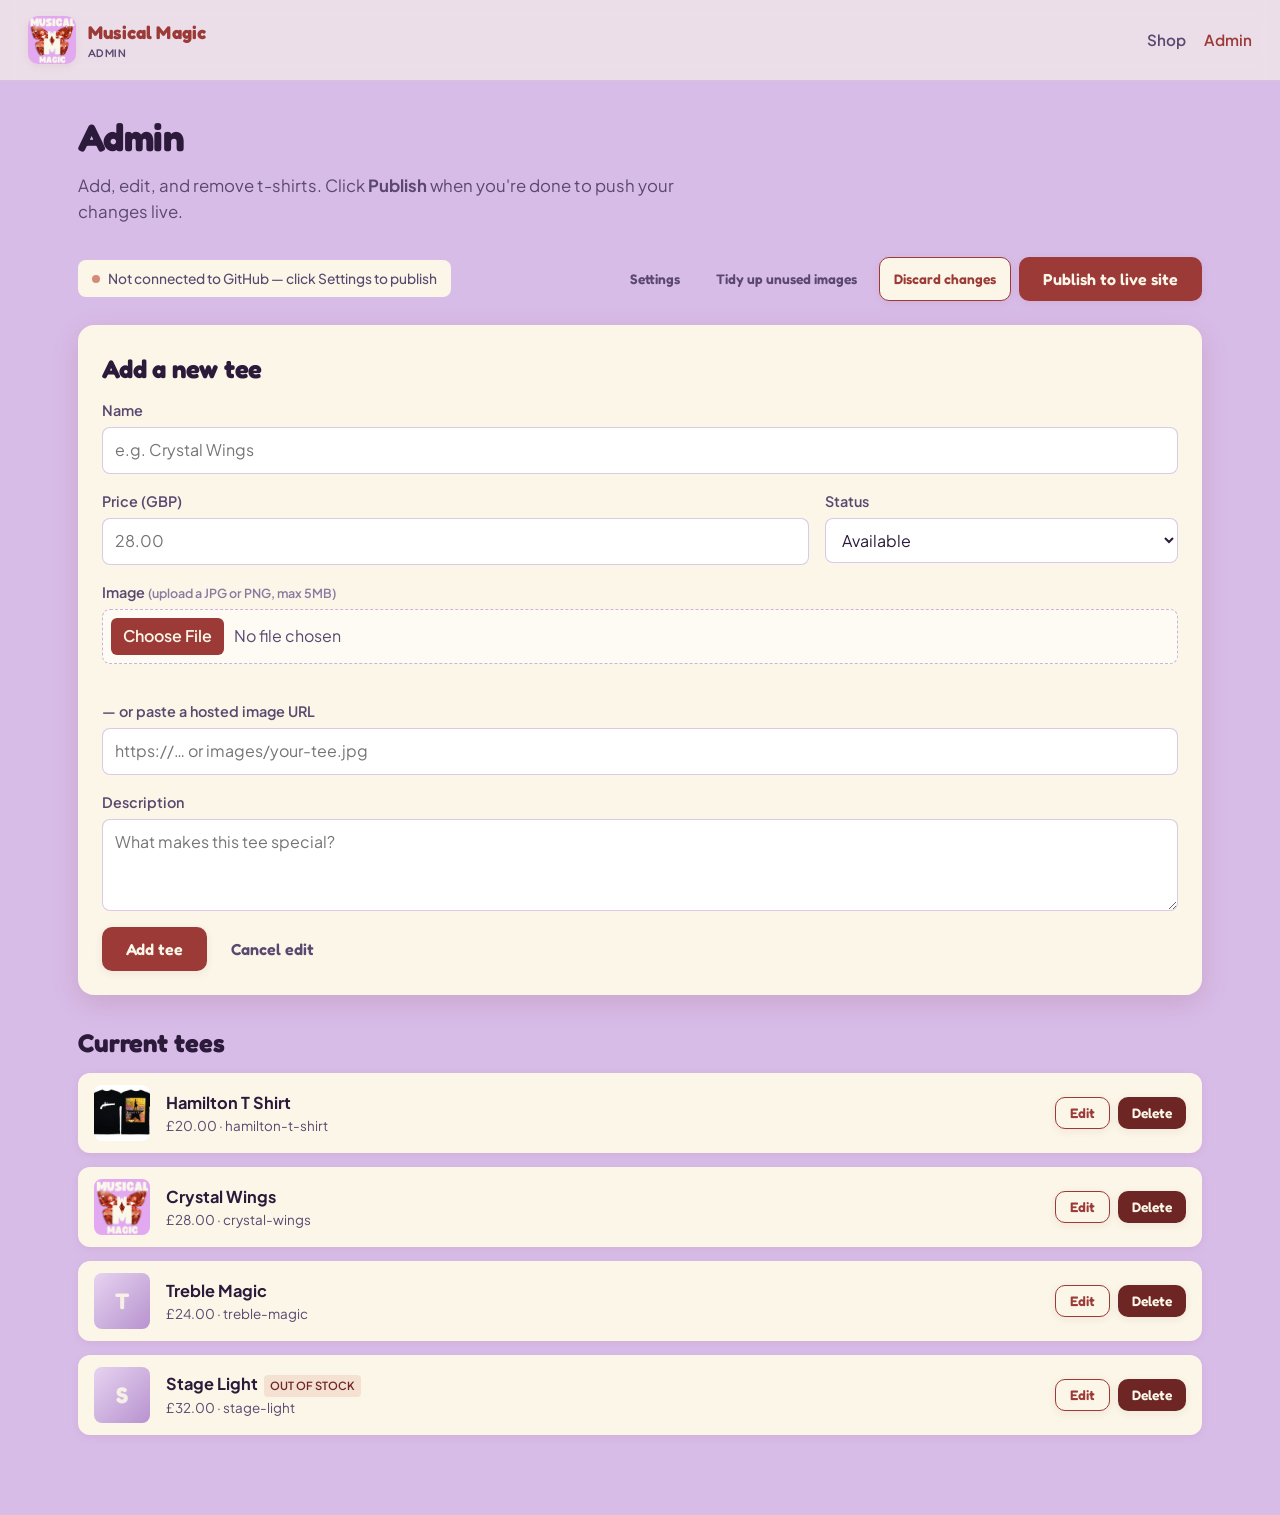
==== commit 056703f2: "Switch currency from $ to £ across the site Three price renders (homepage card, product page, admin " ====
--- a/admin.html
+++ b/admin.html
@@ -44,7 +44,7 @@
         </div>
         <div class="field-row">
           <div class="field">
-            <label for="f-price">Price (USD)</label>
+            <label for="f-price">Price (GBP)</label>
             <input type="number" id="f-price" required min="0" step="0.01" placeholder="28.00">
           </div>
           <div class="field">
@@ -243,7 +243,7 @@
             <div class="thumb">${thumb}</div>
             <div class="meta">
               <strong>${escapeHtml(t.name || "")}${badge}</strong>
-              <div class="sub">$${formatPrice(t.price)} · ${escapeHtml(t.id)}</div>
+              <div class="sub">£${formatPrice(t.price)} · ${escapeHtml(t.id)}</div>
             </div>
             <div class="actions">
               <button class="btn btn-secondary btn-sm" data-action="edit" data-id="${escapeHtml(t.id)}">Edit</button>
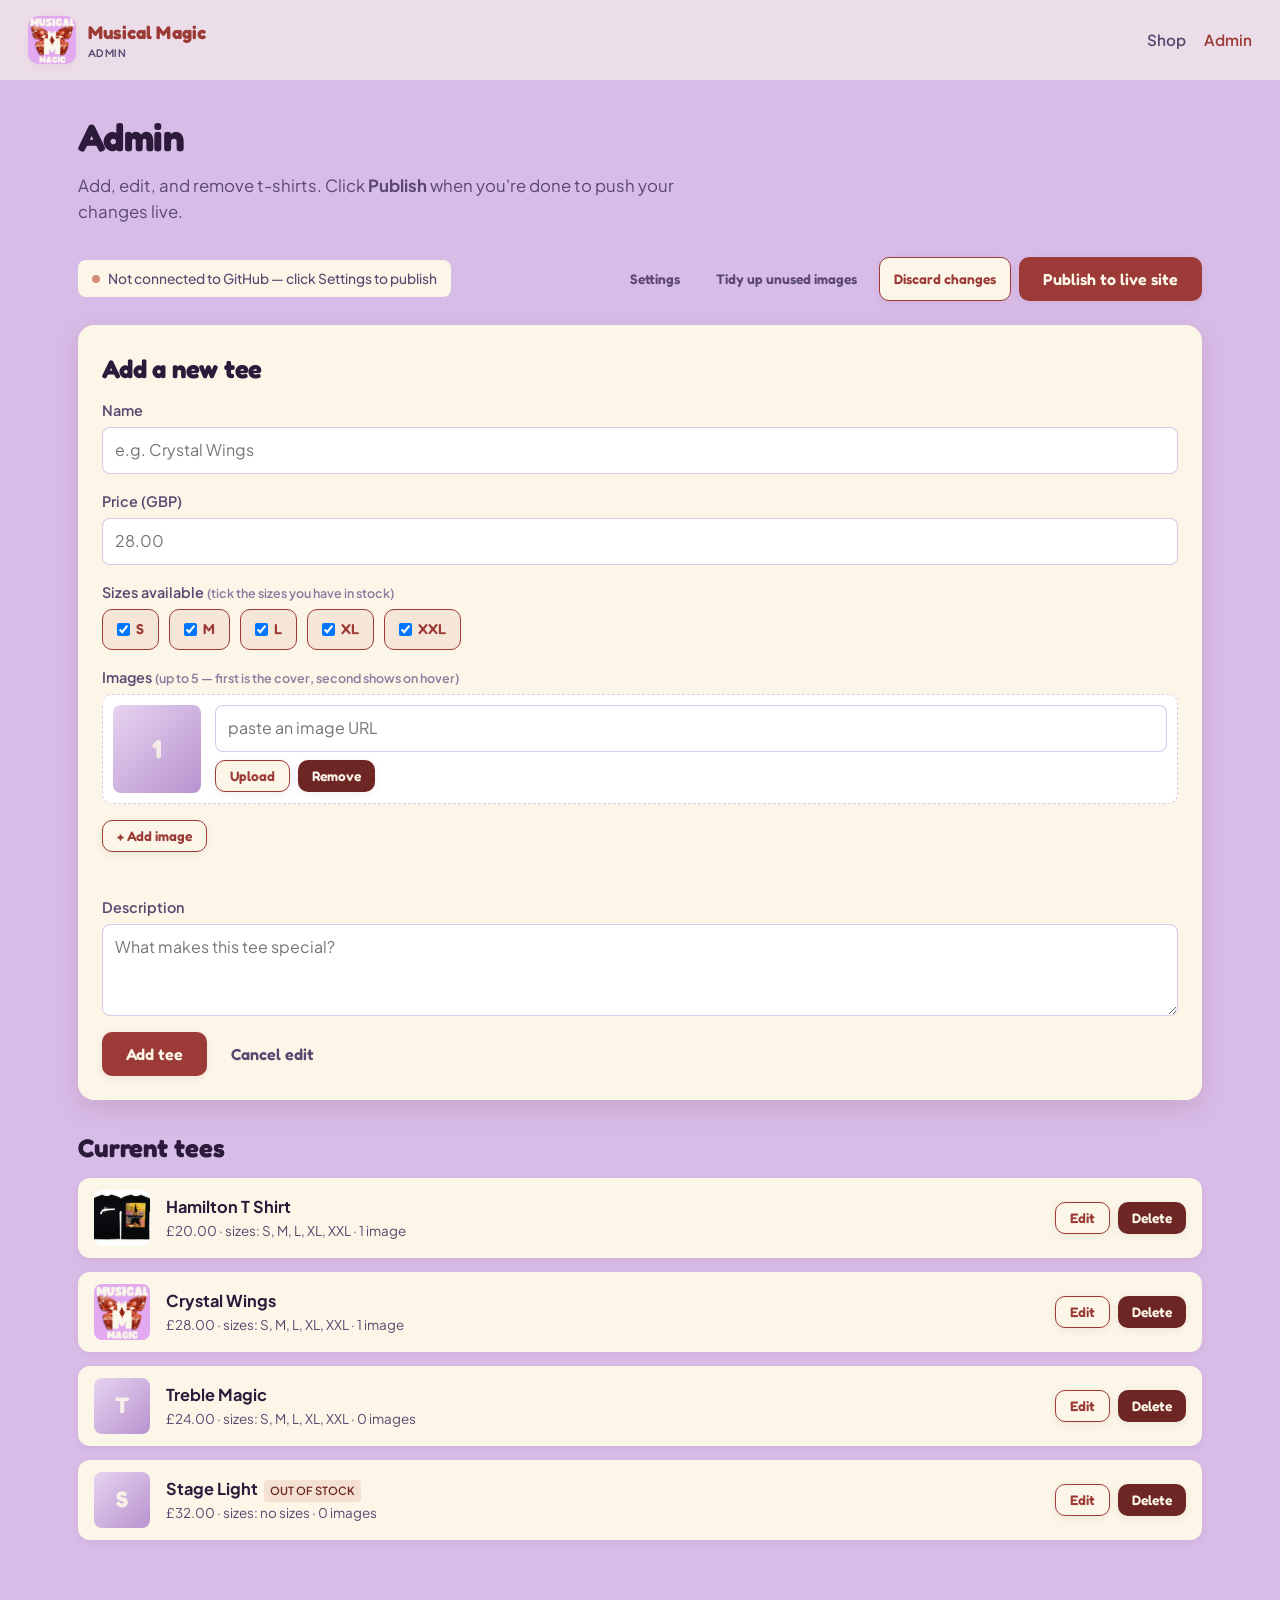
==== commit c74699db: "Multi-image (up to 5), per-size availability, hover-swap on cards Schema change (with full backwards" ====
--- a/admin.html
+++ b/admin.html
@@ -42,29 +42,28 @@
           <label for="f-name">Name</label>
           <input type="text" id="f-name" required maxlength="80" placeholder="e.g. Crystal Wings">
         </div>
-        <div class="field-row">
-          <div class="field">
-            <label for="f-price">Price (GBP)</label>
-            <input type="number" id="f-price" required min="0" step="0.01" placeholder="28.00">
+        <div class="field">
+          <label for="f-price">Price (GBP)</label>
+          <input type="number" id="f-price" required min="0" step="0.01" placeholder="28.00">
+        </div>
+        <div class="field">
+          <label>Sizes available <small>(tick the sizes you have in stock)</small></label>
+          <div class="size-checks">
+            <label class="size-check"><input type="checkbox" id="size-S"   checked> S</label>
+            <label class="size-check"><input type="checkbox" id="size-M"   checked> M</label>
+            <label class="size-check"><input type="checkbox" id="size-L"   checked> L</label>
+            <label class="size-check"><input type="checkbox" id="size-XL"  checked> XL</label>
+            <label class="size-check"><input type="checkbox" id="size-XXL" checked> XXL</label>
           </div>
-          <div class="field">
-            <label for="f-available">Status</label>
-            <select id="f-available">
-              <option value="true">Available</option>
-              <option value="false">Out of stock</option>
-            </select>
+        </div>
+        <div class="field">
+          <label>Images <small>(up to 5 — first is the cover, second shows on hover)</small></label>
+          <div id="imageRows" class="image-rows"></div>
+          <div style="margin-top:10px">
+            <button type="button" id="addImageBtn" class="btn btn-secondary btn-sm">+ Add image</button>
           </div>
-        </div>
-        <div class="field">
-          <label for="f-image-file">Image <small>(upload a JPG or PNG, max 5MB)</small></label>
-          <input type="file" id="f-image-file" accept="image/*">
           <small id="imageStatus" class="image-status"></small>
         </div>
-        <div class="field">
-          <label for="f-image">— or paste a hosted image URL</label>
-          <input type="url" id="f-image" placeholder="https://… or images/your-tee.jpg">
-        </div>
-        <div id="imagePreview" class="image-preview" hidden></div>
         <div class="field">
           <label for="f-description">Description</label>
           <textarea id="f-description" maxlength="800" placeholder="What makes this tee special?"></textarea>
@@ -133,11 +132,14 @@
 
     const $ = id => document.getElementById(id);
 
+    const SIZE_ORDER = ["S","M","L","XL","XXL"];
+
     let state = { tshirts: [] };
     let lastPublished = null;       // string of last-known JSON content
     let remoteSha = null;            // sha of tshirts.json on GitHub
     let dirty = false;
     let editingId = null;
+    let formImages = [""];           // working list of image URLs (length 0..5)
 
     /* ── boot ─────────────────────────────────────────────────────────── */
 
@@ -160,6 +162,7 @@
       await refreshRemote();
 
       render();
+      renderImageRows();
       updateStatus();
       updatePublishButton();
       bindEvents();
@@ -230,20 +233,23 @@
         return;
       }
       empty.hidden = true;
-      list.innerHTML = items.map(t => {
+      list.innerHTML = items.map(raw => {
+        const t = normalize(raw);
         const initial = escapeHtml((t.name || "?").charAt(0).toUpperCase());
-        const thumb = t.image
-          ? `<img src="${escapeHtml(t.image)}" alt="" onerror="this.style.display='none';this.nextElementSibling.style.display='flex';">`
+        const cover = t.images[0] || "";
+        const thumb = cover
+          ? `<img src="${escapeHtml(cover)}" alt="" onerror="this.style.display='none';this.parentElement.querySelector('.placeholder').style.display='flex';">`
           + `<div class="placeholder" style="display:none">${initial}</div>`
           : `<div class="placeholder">${initial}</div>`;
-        const badge = t.available
+        const badge = t.anyAvailable
           ? "" : '<span class="badge">Out of stock</span>';
+        const sizeSummary = SIZE_ORDER.filter(s => t.sizes[s]).join(", ") || "no sizes";
         return `
           <div class="tshirt-row" data-id="${escapeHtml(t.id)}">
             <div class="thumb">${thumb}</div>
             <div class="meta">
               <strong>${escapeHtml(t.name || "")}${badge}</strong>
-              <div class="sub">£${formatPrice(t.price)} · ${escapeHtml(t.id)}</div>
+              <div class="sub">£${formatPrice(t.price)} · sizes: ${escapeHtml(sizeSummary)} · ${t.images.length} image${t.images.length === 1 ? "" : "s"}</div>
             </div>
             <div class="actions">
               <button class="btn btn-secondary btn-sm" data-action="edit" data-id="${escapeHtml(t.id)}">Edit</button>
@@ -252,6 +258,24 @@
           </div>
         `;
       }).join("");
+    }
+
+    function normalize(t) {
+      const images = (Array.isArray(t.images) && t.images.length)
+        ? t.images.filter(x => x)
+        : (t.image ? [t.image] : []);
+      let sizes;
+      if (t.sizes && typeof t.sizes === "object") {
+        sizes = {
+          S:   !!t.sizes.S,   M:   !!t.sizes.M,   L:   !!t.sizes.L,
+          XL:  !!t.sizes.XL,  XXL: !!t.sizes.XXL,
+        };
+      } else {
+        const a = t.available !== false;
+        sizes = { S: a, M: a, L: a, XL: a, XXL: a };
+      }
+      const anyAvailable = Object.values(sizes).some(v => v);
+      return { ...t, images, sizes, anyAvailable };
     }
 
     function updateStatus() {
@@ -305,8 +329,36 @@
         if (btn.dataset.action === "edit")   return startEdit(id);
         if (btn.dataset.action === "delete") return deleteItem(id);
       });
-      $("f-image-file").addEventListener("change", onImageFileSelected);
-      $("f-image").addEventListener("input", updateImagePreview);
+
+      // Image-row event delegation — clicks/inputs/changes inside #imageRows
+      // route to the right slot via data-idx attributes.
+      $("imageRows").addEventListener("click", e => {
+        const upload = e.target.closest(".image-row-upload");
+        if (upload) {
+          const idx = +upload.dataset.idx;
+          $("imageRows").querySelector(`.image-row-file[data-idx="${idx}"]`).click();
+          return;
+        }
+        const remove = e.target.closest(".image-row-remove");
+        if (remove) {
+          const idx = +remove.dataset.idx;
+          formImages.splice(idx, 1);
+          if (formImages.length === 0) formImages = [""];
+          renderImageRows();
+          return;
+        }
+      });
+      $("imageRows").addEventListener("input", e => {
+        const url = e.target.closest(".image-row-url");
+        if (url) formImages[+url.dataset.idx] = url.value;
+      });
+      $("imageRows").addEventListener("change", e => {
+        const file = e.target.closest(".image-row-file");
+        if (file && file.files[0]) onSlotFileSelected(+file.dataset.idx, file);
+      });
+      $("addImageBtn").addEventListener("click", () => {
+        if (formImages.length < 5) { formImages.push(""); renderImageRows(); }
+      });
       $("cleanupBtn").addEventListener("click", cleanupUnreferencedImages);
     }
 
@@ -315,8 +367,14 @@
       const name = $("f-name").value.trim();
       const price = parseFloat($("f-price").value);
       const description = $("f-description").value.trim();
-      const image = $("f-image").value.trim();
-      const available = $("f-available").value === "true";
+      const sizes = {
+        S:   $("size-S").checked,
+        M:   $("size-M").checked,
+        L:   $("size-L").checked,
+        XL:  $("size-XL").checked,
+        XXL: $("size-XXL").checked,
+      };
+      const images = formImages.map(s => (s || "").trim()).filter(Boolean);
 
       if (!name || !isFinite(price) || price < 0) {
         toast("Name and price are required", "error");
@@ -326,12 +384,13 @@
       if (editingId) {
         const i = state.tshirts.findIndex(t => t.id === editingId);
         if (i >= 0) {
-          state.tshirts[i] = { ...state.tshirts[i], name, price, description, image, available };
+          // Replace with the new-schema shape — drops legacy `image` + `available`.
+          state.tshirts[i] = { id: state.tshirts[i].id, name, price, description, images, sizes };
         }
         toast("Tee updated");
       } else {
         const id = makeId(name, state.tshirts);
-        state.tshirts.unshift({ id, name, price, description, image, available });
+        state.tshirts.unshift({ id, name, price, description, images, sizes });
         toast("Tee added");
       }
 
@@ -341,21 +400,21 @@
     }
 
     function startEdit(id) {
-      const t = state.tshirts.find(x => x.id === id);
-      if (!t) return;
+      const raw = state.tshirts.find(x => x.id === id);
+      if (!raw) return;
+      const t = normalize(raw);
       editingId = id;
       $("editingId").value = id;
       $("formTitle").textContent = `Edit "${t.name}"`;
       $("f-name").value = t.name || "";
       $("f-price").value = t.price ?? "";
       $("f-description").value = t.description || "";
-      $("f-image").value = t.image || "";
-      $("f-available").value = t.available === false ? "false" : "true";
+      SIZE_ORDER.forEach(s => { $(`size-${s}`).checked = t.sizes[s]; });
+      formImages = t.images.length ? [...t.images] : [""];
+      renderImageRows();
       $("saveBtn").textContent = "Save changes";
       $("cancelBtn").hidden = false;
-      $("f-image-file").value = "";
       $("imageStatus").textContent = "";
-      updateImagePreview();
       window.scrollTo({ top: 0, behavior: "smooth" });
     }
 
@@ -364,11 +423,12 @@
       $("editingId").value = "";
       $("formTitle").textContent = "Add a new tee";
       $("form").reset();
-      $("f-available").value = "true";
+      SIZE_ORDER.forEach(s => { $(`size-${s}`).checked = true; });
+      formImages = [""];
+      renderImageRows();
       $("saveBtn").textContent = "Add tee";
       $("cancelBtn").hidden = true;
       $("imageStatus").textContent = "";
-      updateImagePreview();
     }
 
     function deleteItem(id) {
@@ -443,32 +503,53 @@
       }
     }
 
-    /* ── image upload + resize ──────────────────────────────────────────── */
-
-    async function onImageFileSelected(e) {
-      const file = e.target.files[0];
+    /* ── image rows: render + per-slot upload + resize ──────────────────── */
+
+    function renderImageRows() {
+      const container = $("imageRows");
+      container.innerHTML = formImages.map((url, i) => `
+        <div class="image-row" data-idx="${i}">
+          <div class="image-row-thumb">
+            ${url
+              ? `<img src="${escapeHtml(url)}" alt="" onerror="this.style.opacity='0.3'">`
+              : `<span class="image-row-empty">${i + 1}</span>`}
+          </div>
+          <div class="image-row-controls">
+            <input type="url" class="image-row-url" placeholder="paste an image URL" value="${escapeHtml(url || "")}" data-idx="${i}">
+            <input type="file" class="image-row-file" accept="image/*" data-idx="${i}" hidden>
+            <div class="image-row-buttons">
+              <button type="button" class="btn btn-secondary btn-sm image-row-upload" data-idx="${i}">${url ? "Replace" : "Upload"}</button>
+              <button type="button" class="btn btn-danger btn-sm image-row-remove" data-idx="${i}">Remove</button>
+            </div>
+          </div>
+        </div>
+      `).join("");
+      $("addImageBtn").hidden = formImages.length >= 5;
+    }
+
+    async function onSlotFileSelected(idx, fileInput) {
+      const file = fileInput.files[0];
       if (!file) return;
       const cfg = repoCfg();
       if (!cfg.pat) {
         $("setupModal").hidden = false;
         $("imageStatus").textContent = "Connect to GitHub first (Settings) to upload images.";
-        e.target.value = "";
+        fileInput.value = "";
         return;
       }
       if (!file.type.startsWith("image/")) {
         $("imageStatus").textContent = "That doesn't look like an image file.";
-        e.target.value = "";
+        fileInput.value = "";
         return;
       }
-      // 25MB sanity cap on input — covers any normal phone photo.
-      // We resize down to ≤1200px / JPEG-quality 0.85 below.
+      // 25MB sanity cap on input — we resize down anyway.
       if (file.size > 25 * 1024 * 1024) {
         $("imageStatus").textContent = "Image is over 25MB — please pick a smaller file.";
-        e.target.value = "";
+        fileInput.value = "";
         return;
       }
 
-      $("imageStatus").textContent = "Processing…";
+      $("imageStatus").textContent = `Slot ${idx + 1}: processing…`;
       let working, ext, resizeNote = "";
       try {
         const result = await maybeResizeImage(file);
@@ -476,20 +557,21 @@
         ext = result.ext;
         resizeNote = result.note;
       } catch (err) {
-        $("imageStatus").textContent = "Couldn't process image: " + err.message;
+        $("imageStatus").textContent = `Slot ${idx + 1}: couldn't process image — ${err.message}`;
         return;
       }
 
-      $("imageStatus").textContent = "Uploading…" + (resizeNote ? " (" + resizeNote + ")" : "");
+      $("imageStatus").textContent = `Slot ${idx + 1}: uploading…` + (resizeNote ? ` (${resizeNote})` : "");
       try {
         const url = await uploadImage(working, ext, cfg);
-        $("f-image").value = url;
-        $("imageStatus").textContent =
-          `✓ Uploaded as ${url}` + (resizeNote ? " (" + resizeNote + ")" : "");
-        updateImagePreview();
+        formImages[idx] = url;
+        renderImageRows();
+        $("imageStatus").textContent = `✓ Slot ${idx + 1}: uploaded as ${url}` + (resizeNote ? ` (${resizeNote})` : "");
       } catch (err) {
-        $("imageStatus").textContent = "Upload failed: " + err.message;
+        $("imageStatus").textContent = `Slot ${idx + 1}: upload failed — ${err.message}`;
         toast("Upload failed: " + err.message, "error");
+      } finally {
+        fileInput.value = "";
       }
     }
 
@@ -584,14 +666,6 @@
       });
     }
 
-    function updateImagePreview() {
-      const url = ($("f-image").value || "").trim();
-      const preview = $("imagePreview");
-      if (!url) { preview.hidden = true; preview.innerHTML = ""; return; }
-      preview.hidden = false;
-      preview.innerHTML = `<img src="${escapeHtml(url)}" alt="preview" onerror="this.style.opacity='0.3'">`;
-    }
-
     /* ── cleanup: prune unused images in the repo ───────────────────────── */
 
     async function cleanupUnreferencedImages() {
@@ -605,11 +679,13 @@
       // "Referenced" = anything pointed at by a saved tee OR the in-progress
       // form (so an image just uploaded for a tee being edited isn't deleted).
       const referenced = new Set();
-      for (const t of state.tshirts) {
-        if (t.image) referenced.add(t.image);
-      }
-      const formImage = ($("f-image").value || "").trim();
-      if (formImage) referenced.add(formImage);
+      for (const raw of state.tshirts) {
+        const t = normalize(raw);
+        for (const img of t.images) referenced.add(img);
+      }
+      for (const url of formImages) {
+        if (url) referenced.add(url);
+      }
 
       let images;
       try {
--- a/style.css
+++ b/style.css
@@ -169,17 +169,28 @@
   justify-content: center;
   position: relative;
 }
-.card-image img {
+.card-image-primary,
+.card-image-hover {
+  position: absolute;
+  inset: 0;
   width: 100%;
   height: 100%;
   object-fit: cover;
-}
+  transition: opacity 0.25s ease;
+}
+.card-image-hover { opacity: 0; }
+.card:hover .card-image-hover { opacity: 1; }
 .card-image .placeholder {
   font-family: 'Fredoka', sans-serif;
   font-size: 3rem;
   font-weight: 700;
   color: rgba(251, 246, 232, 0.85);
   letter-spacing: 0.02em;
+  display: flex;
+  align-items: center;
+  justify-content: center;
+  width: 100%;
+  height: 100%;
 }
 .card-name {
   font-family: 'Fredoka', sans-serif;
@@ -213,6 +224,11 @@
   gap: 48px;
   align-items: start;
 }
+.product-gallery {
+  display: flex;
+  flex-direction: column;
+  gap: 14px;
+}
 .product-image {
   aspect-ratio: 1;
   border-radius: 20px;
@@ -233,6 +249,74 @@
   font-size: 7rem;
   font-weight: 700;
   color: rgba(251, 246, 232, 0.85);
+}
+.product-thumbs {
+  display: flex;
+  gap: 10px;
+  flex-wrap: wrap;
+}
+.product-thumb {
+  width: 72px; height: 72px;
+  padding: 0;
+  border: 2px solid transparent;
+  border-radius: 10px;
+  overflow: hidden;
+  cursor: pointer;
+  background: var(--lav-soft);
+  transition: border-color 0.15s, transform 0.15s;
+}
+.product-thumb:hover { transform: translateY(-2px); }
+.product-thumb.active { border-color: var(--garnet); }
+.product-thumb img { width: 100%; height: 100%; object-fit: cover; }
+
+/* SIZE PICKER (product page) */
+.size-picker { margin: 8px 0 24px; }
+.size-picker-label {
+  font-family: 'Fredoka', sans-serif;
+  font-weight: 600;
+  font-size: 0.95rem;
+  color: var(--ink-soft);
+  margin-bottom: 8px;
+}
+.size-buttons {
+  display: flex;
+  flex-wrap: wrap;
+  gap: 8px;
+}
+.size-btn {
+  font: inherit;
+  font-family: 'Fredoka', sans-serif;
+  font-weight: 600;
+  font-size: 0.95rem;
+  min-width: 52px;
+  padding: 10px 14px;
+  border: 1.5px solid var(--garnet);
+  border-radius: 10px;
+  background: var(--cream);
+  color: var(--garnet);
+  cursor: pointer;
+  transition: background 0.15s, color 0.15s, transform 0.1s;
+}
+.size-btn:hover { background: var(--cream-soft); }
+.size-btn.selected {
+  background: var(--garnet);
+  color: var(--cream);
+  transform: translateY(-1px);
+}
+.size-btn.unavailable {
+  border-color: rgba(43, 26, 58, 0.18);
+  color: rgba(43, 26, 58, 0.35);
+  background: transparent;
+  text-decoration: line-through;
+  cursor: not-allowed;
+}
+.out-of-stock-msg {
+  background: rgba(110, 38, 36, 0.08);
+  color: var(--garnet-deep);
+  font-weight: 600;
+  padding: 12px 16px;
+  border-radius: 10px;
+  margin-bottom: 18px;
 }
 .product-info h1 { font-size: 2.4rem; margin-bottom: 0.1em; }
 .product-price {
@@ -401,21 +485,87 @@
 .image-status {
   min-height: 1.1em;
   color: var(--ink-soft);
-}
-
-.image-preview {
-  margin: 4px 0 18px;
-  width: 160px;
-  height: 160px;
-  border-radius: 12px;
+  display: block;
+  margin-top: 8px;
+}
+
+/* SIZE CHECKBOXES (admin form) */
+.size-checks {
+  display: flex;
+  flex-wrap: wrap;
+  gap: 10px;
+}
+.size-check {
+  display: inline-flex;
+  align-items: center;
+  gap: 6px;
+  font-family: 'Fredoka', sans-serif;
+  font-weight: 600;
+  font-size: 0.95rem;
+  background: white;
+  border: 1.5px solid rgba(184, 147, 207, 0.5);
+  border-radius: 10px;
+  padding: 8px 14px;
+  cursor: pointer;
+  user-select: none;
+  transition: background 0.15s, border-color 0.15s;
+}
+.size-check:has(input:checked) {
+  background: rgba(214, 138, 122, 0.15);
+  border-color: var(--garnet);
+  color: var(--garnet);
+}
+.size-check input { margin: 0; }
+
+/* IMAGE ROWS (admin form) */
+.image-rows {
+  display: flex;
+  flex-direction: column;
+  gap: 12px;
+}
+.image-row {
+  display: grid;
+  grid-template-columns: 88px 1fr;
+  gap: 14px;
+  align-items: center;
+  background: white;
+  border: 1.5px dashed rgba(184, 147, 207, 0.5);
+  border-radius: 10px;
+  padding: 10px;
+}
+.image-row-thumb {
+  width: 88px; height: 88px;
+  border-radius: 8px;
   overflow: hidden;
   background: linear-gradient(135deg, var(--lav-soft) 0%, var(--lav-deep) 100%);
-  box-shadow: var(--shadow-soft);
-}
-.image-preview img {
-  width: 100%; height: 100%;
-  object-fit: cover;
-  display: block;
+  display: flex;
+  align-items: center;
+  justify-content: center;
+}
+.image-row-thumb img { width: 100%; height: 100%; object-fit: cover; display: block; }
+.image-row-empty {
+  font-family: 'Fredoka', sans-serif;
+  font-weight: 700;
+  font-size: 1.6rem;
+  color: rgba(251, 246, 232, 0.85);
+}
+.image-row-controls {
+  display: flex;
+  flex-direction: column;
+  gap: 8px;
+}
+.image-row-controls .image-row-url {
+  font: inherit;
+  padding: 8px 10px;
+  border: 1.5px solid rgba(184, 147, 207, 0.5);
+  border-radius: 6px;
+  background: white;
+  color: var(--ink);
+}
+.image-row-buttons {
+  display: flex;
+  gap: 8px;
+  flex-wrap: wrap;
 }
 
 .tshirt-list {
